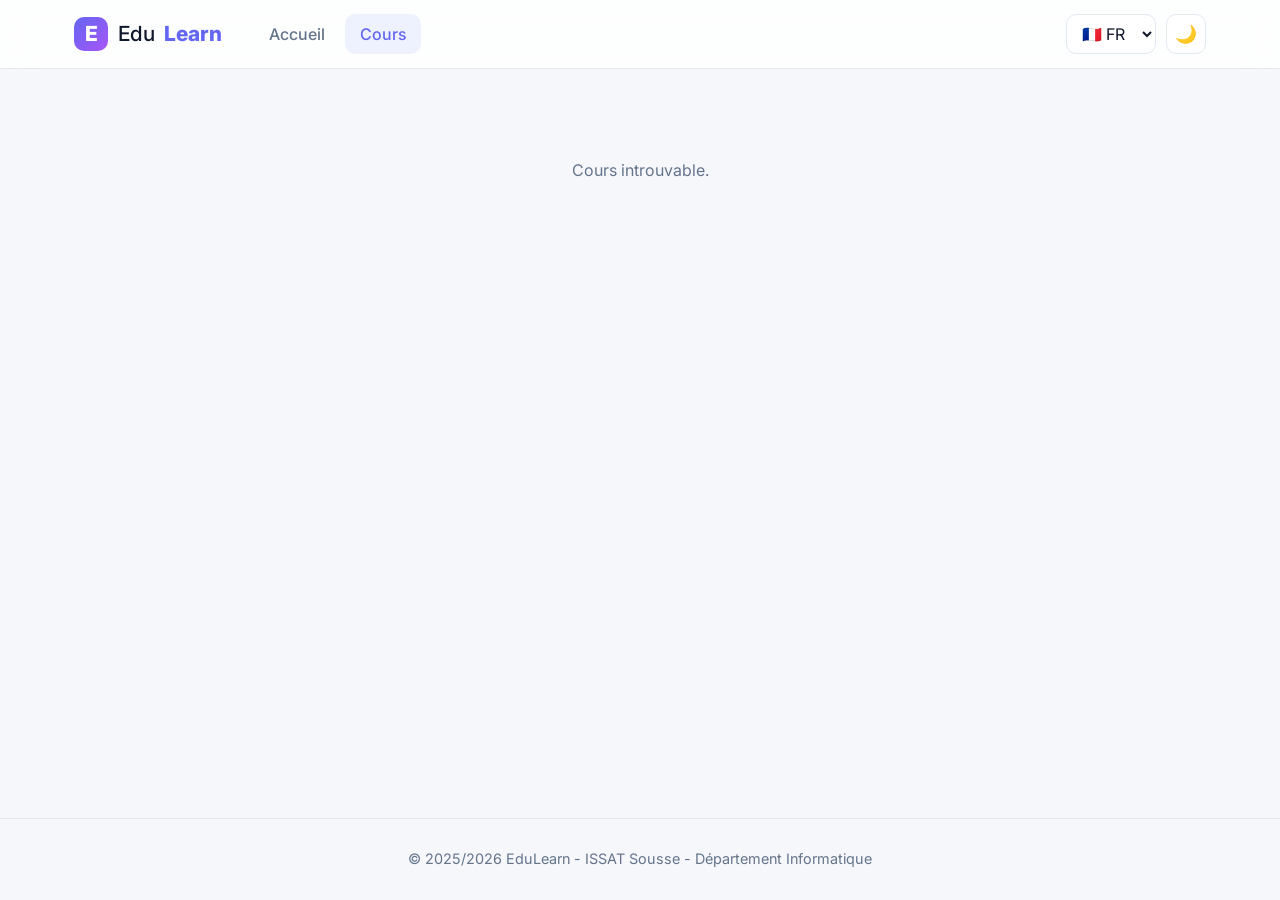
==== pages/course.html @ 9c294d39 "EduLearn : mini LMS (HTML, CSS, JS)" ====
<!DOCTYPE html>
<html lang="fr">
<head>
  <meta charset="UTF-8">
  <meta name="viewport" content="width=device-width, initial-scale=1.0">
  <meta name="description" content="Lecteur de cours - EduLearn">
  <title>Cours - EduLearn</title>
  <link rel="preconnect" href="https://fonts.googleapis.com">
  <link rel="preconnect" href="https://fonts.gstatic.com" crossorigin>
  <link href="https://fonts.googleapis.com/css2?family=Cairo:wght@400;600;700&family=Inter:wght@400;500;600;700;800&display=swap" rel="stylesheet">
  <link rel="stylesheet" href="../style.css">
  <script src="../js/i18n.js" defer></script>
  <script src="../js/data.js" defer></script>
  <script src="../js/app.js" defer></script>
</head>
<body data-page="course" data-root="../">

  <header class="site-header" id="site-header"></header>

  <main class="container page" id="course-root"></main>

  <footer class="site-footer" id="site-footer"></footer>
</body>
</html>
---- style.css ----
/* ===== Thèmes ===== */
:root {
  --bg: #f6f7fb;
  --surface: #ffffff;
  --text: #0f172a;
  --muted: #64748b;
  --border: #e2e8f0;
  --primary: #6366f1;
  --primary-dark: #4f46e5;
  --accent: #06b6d4;
  --ok: #16a34a;
  --header-bg: rgba(255, 255, 255, 0.8);
  --code-bg: #0f172a;
  --soft: #eef2ff;
  --radius: 16px;
  --shadow: 0 6px 24px rgba(15, 23, 42, 0.07);
  --shadow-lg: 0 16px 40px rgba(15, 23, 42, 0.14);
  --font: "Inter", "Segoe UI", system-ui, sans-serif;
  --header-h: 68px;
}

[data-theme="dark"] {
  --bg: #0b1020;
  --surface: #131a2e;
  --text: #e5e7eb;
  --muted: #94a3b8;
  --border: #243049;
  --primary: #818cf8;
  --primary-dark: #6366f1;
  --header-bg: rgba(11, 16, 32, 0.8);
  --code-bg: #060913;
  --soft: #1b2442;
  --shadow: 0 6px 24px rgba(0, 0, 0, 0.35);
  --shadow-lg: 0 16px 40px rgba(0, 0, 0, 0.5);
}

/* ===== Reset ===== */
* { box-sizing: border-box; margin: 0; padding: 0; }
html {
  scroll-behavior: smooth;
  -webkit-text-size-adjust: 100%;
  text-size-adjust: 100%;
}
body {
  font-family: var(--font);
  background: var(--bg);
  color: var(--text);
  line-height: 1.65;
  min-height: 100vh;
  display: flex;
  flex-direction: column;
  overflow-x: clip;               /* empêche tout scroll horizontal de la page */
  transition: background 0.3s, color 0.3s;
}
html[lang="ar"] body { font-family: "Cairo", var(--font); }
main { flex: 1; min-width: 0; }
a { color: inherit; text-decoration: none; }
img, video, iframe, svg { max-width: 100%; }
[id] { scroll-margin-top: calc(var(--header-h) + 16px); }

.container { width: 100%; max-width: 1180px; margin-inline: auto; padding-inline: 1.5rem; }
.muted { color: var(--muted); }
.small { font-size: 0.85rem; }
.section { margin-top: 4rem; }
.page { padding-block: 2.5rem; }

/* ===== Header ===== */
.site-header {
  position: sticky; top: 0; z-index: 100;
  background: var(--header-bg);
  backdrop-filter: blur(14px);
  -webkit-backdrop-filter: blur(14px);
  border-bottom: 1px solid var(--border);
}
.nav-wrap { display: flex; align-items: center; gap: 2rem; height: var(--header-h); min-width: 0; }
.logo { display: flex; align-items: center; gap: 0.6rem; font-size: 1.3rem; font-weight: 500; white-space: nowrap; }
.logo b { color: var(--primary); font-weight: 800; }
.logo-mark {
  display: grid; place-items: center; flex-shrink: 0; width: 34px; height: 34px;
  background: linear-gradient(135deg, var(--primary), #a855f7);
  color: #fff; font-weight: 800; border-radius: 10px;
}
.main-nav { display: flex; gap: 0.4rem; margin-inline-end: auto; }
.main-nav a {
  padding: 0.45rem 0.9rem; border-radius: 10px; font-weight: 500; color: var(--muted);
  transition: background 0.2s, color 0.2s;
}
.main-nav a:hover { background: var(--soft); color: var(--text); }
.main-nav a.active { background: var(--soft); color: var(--primary); }

.tools { display: flex; align-items: center; gap: 0.6rem; flex-shrink: 0; }
.tools select, .toolbar select, .toolbar input {
  font: inherit; color: var(--text); background: var(--surface);
  border: 1px solid var(--border); border-radius: 10px; padding: 0.5rem 0.7rem;
}
.icon-btn {
  width: 40px; height: 40px; border-radius: 10px; font-size: 1.1rem; cursor: pointer;
  background: var(--surface); border: 1px solid var(--border); transition: transform 0.2s;
}

.burger {
  display: none; flex-direction: column; justify-content: center; gap: 5px;
  width: 40px; height: 40px; padding: 8px; background: none; border: none; cursor: pointer;
}
.burger span { display: block; width: 24px; height: 3px; background: var(--text); border-radius: 2px; transition: 0.3s; }
.burger.open span:nth-child(1) { transform: translateY(8px) rotate(45deg); }
.burger.open span:nth-child(2) { opacity: 0; }
.burger.open span:nth-child(3) { transform: translateY(-8px) rotate(-45deg); }

/* ===== Boutons ===== */
.btn {
  display: inline-flex; align-items: center; justify-content: center; gap: 0.4rem;
  padding: 0.65rem 1.3rem; font: inherit; font-weight: 600; cursor: pointer; text-align: center;
  background: linear-gradient(135deg, var(--primary), #8b5cf6);
  color: #fff; border: 2px solid transparent; border-radius: 12px;
  transition: transform 0.2s, box-shadow 0.2s, opacity 0.2s, background 0.2s;
}
.btn:disabled { opacity: 0.4; cursor: not-allowed; transform: none; box-shadow: none; }
.btn-sm { padding: 0.4rem 1rem; font-size: 0.9rem; border-radius: 10px; }
.btn-lg { padding: 0.85rem 1.8rem; font-size: 1.05rem; }
.btn-ghost { background: rgba(255, 255, 255, 0.15); border-color: rgba(255, 255, 255, 0.5); }
.btn-outline { background: transparent; color: var(--primary); border-color: var(--primary); }
.btn-success { background: var(--ok); }
.btn-success.is-done { background: transparent; color: var(--ok); border-color: var(--ok); }
.btn-light { background: #fff; color: #111827; }

/* Survols : seulement sur appareils avec souris (pas de "hover collant" sur mobile) */
@media (hover: hover) {
  .icon-btn:hover { transform: rotate(15deg) scale(1.08); }
  .btn:hover:not(:disabled) { transform: translateY(-2px); box-shadow: 0 8px 20px rgba(99, 102, 241, 0.35); }
  .btn-outline:hover:not(:disabled) { background: var(--primary); color: #fff; }
  .cat-card:hover { transform: translateY(-5px); box-shadow: var(--shadow-lg); border-color: var(--primary); }
  .card:hover { transform: translateY(-6px); box-shadow: var(--shadow-lg); }
  .card:hover .card-icon { transform: scale(1.18) rotate(-6deg); }
  .chip:hover { border-color: var(--primary); }
  .lesson-list button:hover { background: var(--soft); }
  .main-nav a:hover { background: var(--soft); color: var(--text); }
}

/* ===== Hero ===== */
.hero {
  position: relative; overflow: hidden; color: #fff;
  background: linear-gradient(135deg, #4338ca 0%, #7c3aed 55%, #db2777 120%);
  padding-block: 5rem;
}
.hero-grid { display: grid; grid-template-columns: minmax(0, 1.2fr) minmax(0, 1fr); gap: 3rem; align-items: center; }
.pill {
  display: inline-block; padding: 0.35rem 0.9rem; border-radius: 99px; font-size: 0.85rem; font-weight: 600;
  background: rgba(255, 255, 255, 0.18); border: 1px solid rgba(255, 255, 255, 0.3); margin-bottom: 1.2rem;
}
.hero h1 { font-size: clamp(1.8rem, 4.5vw, 3.4rem); line-height: 1.15; font-weight: 800; margin-bottom: 1.1rem; overflow-wrap: break-word; }
.hero p { font-size: clamp(1rem, 2.2vw, 1.15rem); opacity: 0.92; max-width: 540px; margin-bottom: 2rem; }
.hero .btn:not(.btn-ghost) { background: #fff; color: #4338ca; }
.hero-actions { display: flex; flex-wrap: wrap; gap: 0.8rem; }

.hero-visual { position: relative; height: 340px; }
.blob {
  position: absolute; inset: 10%; border-radius: 42% 58% 60% 40% / 50% 40% 60% 50%;
  background: rgba(255, 255, 255, 0.16); animation: morph 9s ease-in-out infinite;
}
@keyframes morph {
  50% { border-radius: 60% 40% 40% 60% / 40% 60% 50% 50%; transform: rotate(8deg); }
}
.float-card {
  position: absolute; padding: 0.8rem 1.2rem; border-radius: 14px; font-size: 1.05rem;
  background: rgba(255, 255, 255, 0.95); color: #111827; box-shadow: var(--shadow-lg);
  animation: float 5s ease-in-out infinite; white-space: nowrap;
}
.fc1 { top: 8%; inset-inline-start: 8%; }
.fc2 { top: 32%; inset-inline-end: 4%; animation-delay: 1s; }
.fc3 { bottom: 22%; inset-inline-start: 2%; animation-delay: 2s; }
.fc4 { bottom: 4%; inset-inline-end: 14%; animation-delay: 3s; }
@keyframes float { 50% { transform: translateY(-14px); } }

/* ===== Stats ===== */
.stats {
  display: grid; grid-template-columns: repeat(4, minmax(0, 1fr)); gap: 1rem;
  margin-top: -2.4rem; position: relative; z-index: 2;
}
.stat {
  background: var(--surface); border: 1px solid var(--border); border-radius: var(--radius);
  padding: 1.2rem; text-align: center; box-shadow: var(--shadow);
}
.stat strong { display: block; font-size: 1.9rem; font-weight: 800; color: var(--primary); line-height: 1.2; }
.stat span { font-size: 0.9rem; color: var(--muted); }

/* ===== Reprendre ===== */
.resume {
  display: flex; align-items: center; justify-content: space-between; gap: 1.5rem; flex-wrap: wrap;
  margin-top: 2rem; padding: 1.5rem 1.8rem; border-radius: var(--radius); color: #fff;
  background: linear-gradient(135deg, var(--c1), var(--c2)); box-shadow: var(--shadow);
}
.resume > div { flex: 1; min-width: min(220px, 100%); }
.resume small { opacity: 0.85; }
.resume h3 { margin: 0.2rem 0 0.8rem; overflow-wrap: anywhere; }

/* ===== Sections ===== */
.section-head { display: flex; justify-content: space-between; align-items: baseline; flex-wrap: wrap; gap: 0.4rem 1rem; margin-bottom: 1.4rem; }
.section-head h2 { font-size: 1.7rem; font-weight: 800; }
.link { color: var(--primary); font-weight: 600; }
.link:hover { text-decoration: underline; }

.cat-grid { display: grid; grid-template-columns: repeat(auto-fit, minmax(min(190px, 100%), 1fr)); gap: 1rem; }
.cat-card {
  display: flex; flex-direction: column; align-items: center; text-align: center; gap: 0.2rem;
  padding: 1.5rem 1rem; background: var(--surface); border: 1px solid var(--border);
  border-radius: var(--radius); transition: transform 0.25s, box-shadow 0.25s, border-color 0.25s;
}
.cat-icon { font-size: 2.2rem; margin-bottom: 0.4rem; }
.cat-card small { color: var(--muted); }

.features { display: grid; grid-template-columns: repeat(auto-fit, minmax(min(250px, 100%), 1fr)); gap: 1.2rem; }
.feature { padding: 1.8rem; background: var(--surface); border: 1px solid var(--border); border-radius: var(--radius); }
.feature span { font-size: 2rem; }
.feature h3 { margin: 0.6rem 0 0.3rem; }
.feature p { color: var(--muted); }

/* ===== Cartes de cours ===== */
.grid { display: grid; grid-template-columns: repeat(auto-fill, minmax(min(280px, 100%), 1fr)); gap: 1.5rem; }
.card {
  display: flex; flex-direction: column; overflow: hidden; min-width: 0;
  background: var(--surface); border: 1px solid var(--border); border-radius: var(--radius);
  transition: transform 0.25s, box-shadow 0.25s;
}
.card-cover {
  position: relative; height: 130px; display: grid; place-items: center;
  background: linear-gradient(135deg, var(--c1), var(--c2));
}
.card-icon { font-size: 3.4rem; transition: transform 0.3s; }
.badge {
  position: absolute; top: 0.8rem; inset-inline-end: 0.8rem; font-size: 0.75rem; font-weight: 600;
  padding: 0.2rem 0.7rem; border-radius: 99px; background: rgba(0, 0, 0, 0.35); color: #fff;
}
.card-body { padding: 1.2rem; display: flex; flex-direction: column; flex: 1; gap: 0.5rem; }
.cat { font-size: 0.8rem; font-weight: 600; color: var(--primary); }
.card-body h3 { font-size: 1.15rem; line-height: 1.3; }
.card-body p { color: var(--muted); font-size: 0.92rem; flex: 1; }
.meta { display: flex; flex-wrap: wrap; gap: 0.3rem 1rem; font-size: 0.82rem; color: var(--muted); }
.card-foot { display: flex; justify-content: space-between; align-items: center; margin-top: 0.3rem; }
.pct { font-weight: 700; font-size: 0.9rem; }

/* ===== Progression ===== */
.progress { height: 8px; background: var(--border); border-radius: 99px; overflow: hidden; }
.progress.light { background: rgba(255, 255, 255, 0.3); }
.progress-fill {
  height: 100%; border-radius: 99px;
  background: linear-gradient(90deg, #22c55e, #06b6d4); transition: width 0.6s ease;
}

/* ===== Catalogue ===== */
.page-head { margin-bottom: 1.5rem; }
.page-head h1 { font-size: clamp(1.6rem, 4vw, 2.2rem); font-weight: 800; }
.toolbar { display: flex; gap: 0.8rem; flex-wrap: wrap; margin-bottom: 1rem; }
.toolbar input { flex: 1; min-width: min(220px, 100%); }
.chips { display: flex; flex-wrap: wrap; gap: 0.5rem; margin-bottom: 1.8rem; }
.chip {
  font: inherit; font-size: 0.9rem; font-weight: 500; cursor: pointer; color: var(--text);
  padding: 0.45rem 1rem; border-radius: 99px; background: var(--surface); border: 1px solid var(--border);
  transition: 0.2s; white-space: nowrap;
}
.chip.active { background: var(--primary); border-color: var(--primary); color: #fff; }
.empty { text-align: center; color: var(--muted); padding: 3rem 0; }

/* ===== Lecteur de cours ===== */
.course-layout { display: grid; grid-template-columns: 320px minmax(0, 1fr); gap: 1.8rem; align-items: start; }
.sidebar {
  position: sticky; top: calc(var(--header-h) + 22px); padding: 1.4rem; min-width: 0;
  max-height: calc(100vh - var(--header-h) - 44px); overflow-y: auto;
  background: var(--surface); border: 1px solid var(--border); border-radius: var(--radius);
}
.back { display: inline-block; font-size: 0.88rem; color: var(--muted); margin-bottom: 1rem; }
.back:hover { color: var(--primary); }
.side-head { display: flex; align-items: center; gap: 0.8rem; margin-bottom: 1rem; }
.side-head span {
  display: grid; place-items: center; flex-shrink: 0; width: 46px; height: 46px; font-size: 1.5rem;
  border-radius: 12px; background: linear-gradient(135deg, var(--c1), var(--c2));
}
.side-head h2 { font-size: 1.05rem; line-height: 1.3; overflow-wrap: anywhere; }
.sidebar .small { margin: 0.4rem 0 1rem; }

.lesson-list { list-style: none; display: grid; gap: 0.4rem; }
.lesson-list button {
  width: 100%; min-height: 44px; display: flex; align-items: center; gap: 0.7rem; text-align: start;
  font: inherit; font-size: 0.93rem; color: var(--text); cursor: pointer;
  padding: 0.65rem 0.8rem; border-radius: 10px; background: transparent; border: 1px solid transparent;
  transition: 0.2s;
}
.lesson-list button.active { background: var(--soft); border-color: var(--primary); font-weight: 600; }
.num {
  display: grid; place-items: center; flex-shrink: 0; width: 26px; height: 26px;
  font-size: 0.78rem; font-weight: 700; border-radius: 50%; background: var(--border);
}
.lesson-list button.completed .num { background: var(--ok); color: #fff; }

.lesson {
  padding: 2rem 2.2rem; background: var(--surface);
  border: 1px solid var(--border); border-radius: var(--radius); min-width: 0;
}
.crumbs { font-size: 0.85rem; color: var(--muted); margin-bottom: 0.5rem; }
.lesson h1 { font-size: clamp(1.4rem, 3.5vw, 1.9rem); font-weight: 800; margin-bottom: 1.2rem; overflow-wrap: break-word; }

.video-box { aspect-ratio: 16 / 9; width: 100%; border-radius: 14px; overflow: hidden; margin-bottom: 0.6rem; background: #0f172a; }
.video-box iframe, .video-box video { width: 100%; height: 100%; border: 0; display: block; }
.video-credit { margin-bottom: 1.6rem; }
.video-credit a { color: var(--primary); font-weight: 600; }
.video-ph {
  height: 100%; display: flex; flex-direction: column; align-items: center; justify-content: center; gap: 0.4rem;
  color: #cbd5e1; background: linear-gradient(135deg, var(--c1), var(--c2)); opacity: 0.9;
}
.video-ph span { font-size: 3rem; }

.prose { overflow-wrap: break-word; }
.prose > * + * { margin-top: 1rem; }
.prose ul, .prose ol { padding-inline-start: 1.4rem; }
.prose li + li { margin-top: 0.3rem; }
.prose pre {
  max-width: 100%; background: var(--code-bg); color: #e2e8f0; padding: 1.1rem 1.2rem; border-radius: 12px;
  overflow-x: auto; font-size: 0.9rem; direction: ltr; text-align: left; -webkit-overflow-scrolling: touch;
}
.prose code { font-family: "JetBrains Mono", Consolas, "Courier New", monospace; }
.prose :not(pre) > code { background: var(--soft); color: var(--primary); padding: 2px 7px; border-radius: 6px; font-size: 0.9em; }
.callout {
  padding: 0.9rem 1.1rem; border-radius: 12px; background: var(--soft);
  border-inline-start: 4px solid var(--primary);
}

.lesson-actions {
  display: flex; flex-wrap: wrap; justify-content: space-between; gap: 0.8rem;
  margin-top: 2rem; padding-top: 1.5rem; border-top: 1px solid var(--border);
}

/* ===== Toast ===== */
.toast {
  position: fixed; bottom: 24px; inset-inline-start: 50%; transform: translate(-50%, 30px);
  width: max-content; max-width: calc(100vw - 2rem); text-align: center;
  background: #111827; color: #fff; padding: 0.9rem 1.5rem; border-radius: 12px;
  box-shadow: var(--shadow-lg); opacity: 0; pointer-events: none; transition: 0.4s; z-index: 200;
}
[dir="rtl"] .toast { transform: translate(50%, 30px); }
.toast.show { opacity: 1; transform: translate(-50%, 0); }
[dir="rtl"] .toast.show { transform: translate(50%, 0); }

/* ===== Footer ===== */
.site-footer {
  margin-top: 4rem; padding: 1.8rem 0; text-align: center;
  color: var(--muted); font-size: 0.9rem; border-top: 1px solid var(--border);
}

/* =====================================================
   RESPONSIVE
   ===================================================== */

/* ----- Grands écrans ----- */
@media (min-width: 1400px) {
  .container { max-width: 1280px; }
  .course-layout { grid-template-columns: 340px minmax(0, 1fr); }
}

/* ----- Petits laptops ----- */
@media (max-width: 1200px) {
  .course-layout { grid-template-columns: 280px minmax(0, 1fr); gap: 1.4rem; }
  .lesson { padding: 1.8rem; }
}

/* ----- Tablette ----- */
@media (max-width: 992px) {
  .hero { padding-block: 4rem; }
  .hero-grid { grid-template-columns: minmax(0, 1fr); text-align: center; gap: 2rem; }
  .hero p { margin-inline: auto; }
  .hero-actions { justify-content: center; }
  .hero-visual { display: none; }

  .stats { grid-template-columns: repeat(2, minmax(0, 1fr)); }

  /* La page de cours passe sur une colonne */
  .course-layout { grid-template-columns: minmax(0, 1fr); }
  .sidebar { position: static; max-height: none; overflow: visible; }
  .lesson-list { grid-template-columns: repeat(auto-fit, minmax(min(240px, 100%), 1fr)); }
}

/* ----- Mobile ----- */
@media (max-width: 768px) {
  :root { --header-h: 62px; }

  .section { margin-top: 3rem; }
  .page { padding-block: 1.6rem; }
  .section-head h2 { font-size: 1.4rem; }

  /* Header + menu burger */
  .nav-wrap { gap: 0.8rem; }
  .burger { display: flex; }
  .tools { margin-inline-start: auto; gap: 0.4rem; }
  .main-nav {
    position: absolute; top: 100%; inset-inline: 0;
    flex-direction: column; gap: 0; margin: 0;
    background: var(--surface);
    max-height: 0; overflow: hidden; opacity: 0; visibility: hidden;
    transition: max-height 0.35s ease, opacity 0.25s, visibility 0.35s;
  }
  .main-nav.open {
    max-height: 260px; opacity: 1; visibility: visible;
    border-bottom: 1px solid var(--border); box-shadow: var(--shadow);
  }
  .main-nav a { border-radius: 0; padding: 1rem 1.5rem; min-height: 48px; }

  /* Hero */
  .hero { padding-block: 2.8rem; }
  .hero-actions .btn { flex: 1 1 100%; }
  .stats { margin-top: -1.6rem; }

  /* Reprendre */
  .resume { padding: 1.2rem; }
  .resume .btn { width: 100%; }

  /* Catalogue : puces sur une ligne défilante */
  .chips {
    flex-wrap: nowrap; overflow-x: auto; -webkit-overflow-scrolling: touch;
    margin-inline: -1.5rem; padding: 0.2rem 1.5rem 0.6rem; scrollbar-width: none;
  }
  .chips::-webkit-scrollbar { display: none; }
  .chip { flex-shrink: 0; }

  /* Lecteur de cours */
  .lesson { padding: 1.2rem; }
  .lesson-list { grid-template-columns: minmax(0, 1fr); }
  .video-box { border-radius: 10px; }
  .prose pre { padding: 0.9rem; font-size: 0.82rem; }

  .lesson-actions { display: grid; grid-template-columns: 1fr 1fr; gap: 0.7rem; }
  .lesson-actions #done { grid-column: 1 / -1; order: -1; }
  .lesson-actions .btn { width: 100%; padding-inline: 0.6rem; min-height: 46px; }

  .site-footer { margin-top: 3rem; }
}

/* ----- Petits téléphones ----- */
@media (max-width: 480px) {
  .container { padding-inline: 1rem; }
  .chips { margin-inline: -1rem; padding-inline: 1rem; }

  .logo { font-size: 1.1rem; gap: 0.45rem; }
  .logo-mark { width: 30px; height: 30px; border-radius: 8px; }
  .tools select { padding: 0.4rem 0.35rem; font-size: 0.85rem; }
  .icon-btn { width: 38px; height: 38px; }

  .stats { gap: 0.6rem; }
  .stat { padding: 0.9rem 0.5rem; }
  .stat strong { font-size: 1.5rem; }
  .stat span { font-size: 0.8rem; }

  .toolbar > * { flex: 1 1 100%; }
  .grid { gap: 1.1rem; }
  .feature { padding: 1.3rem; }
  .hero-actions .btn-lg { padding: 0.75rem 1.2rem; font-size: 1rem; }
}

/* ----- Très petits écrans (≤ 360px) ----- */
@media (max-width: 360px) {
  .nav-wrap { gap: 0.5rem; }
  .logo { font-size: 1rem; }
  .tools select { max-width: 66px; }
  .lesson-actions { grid-template-columns: minmax(0, 1fr); }
  .lesson-actions #done { order: 0; }
}

/* Accessibilité : réduire les animations */
@media (prefers-reduced-motion: reduce) {
  *, *::before, *::after { animation: none !important; transition: none !important; scroll-behavior: auto !important; }
}
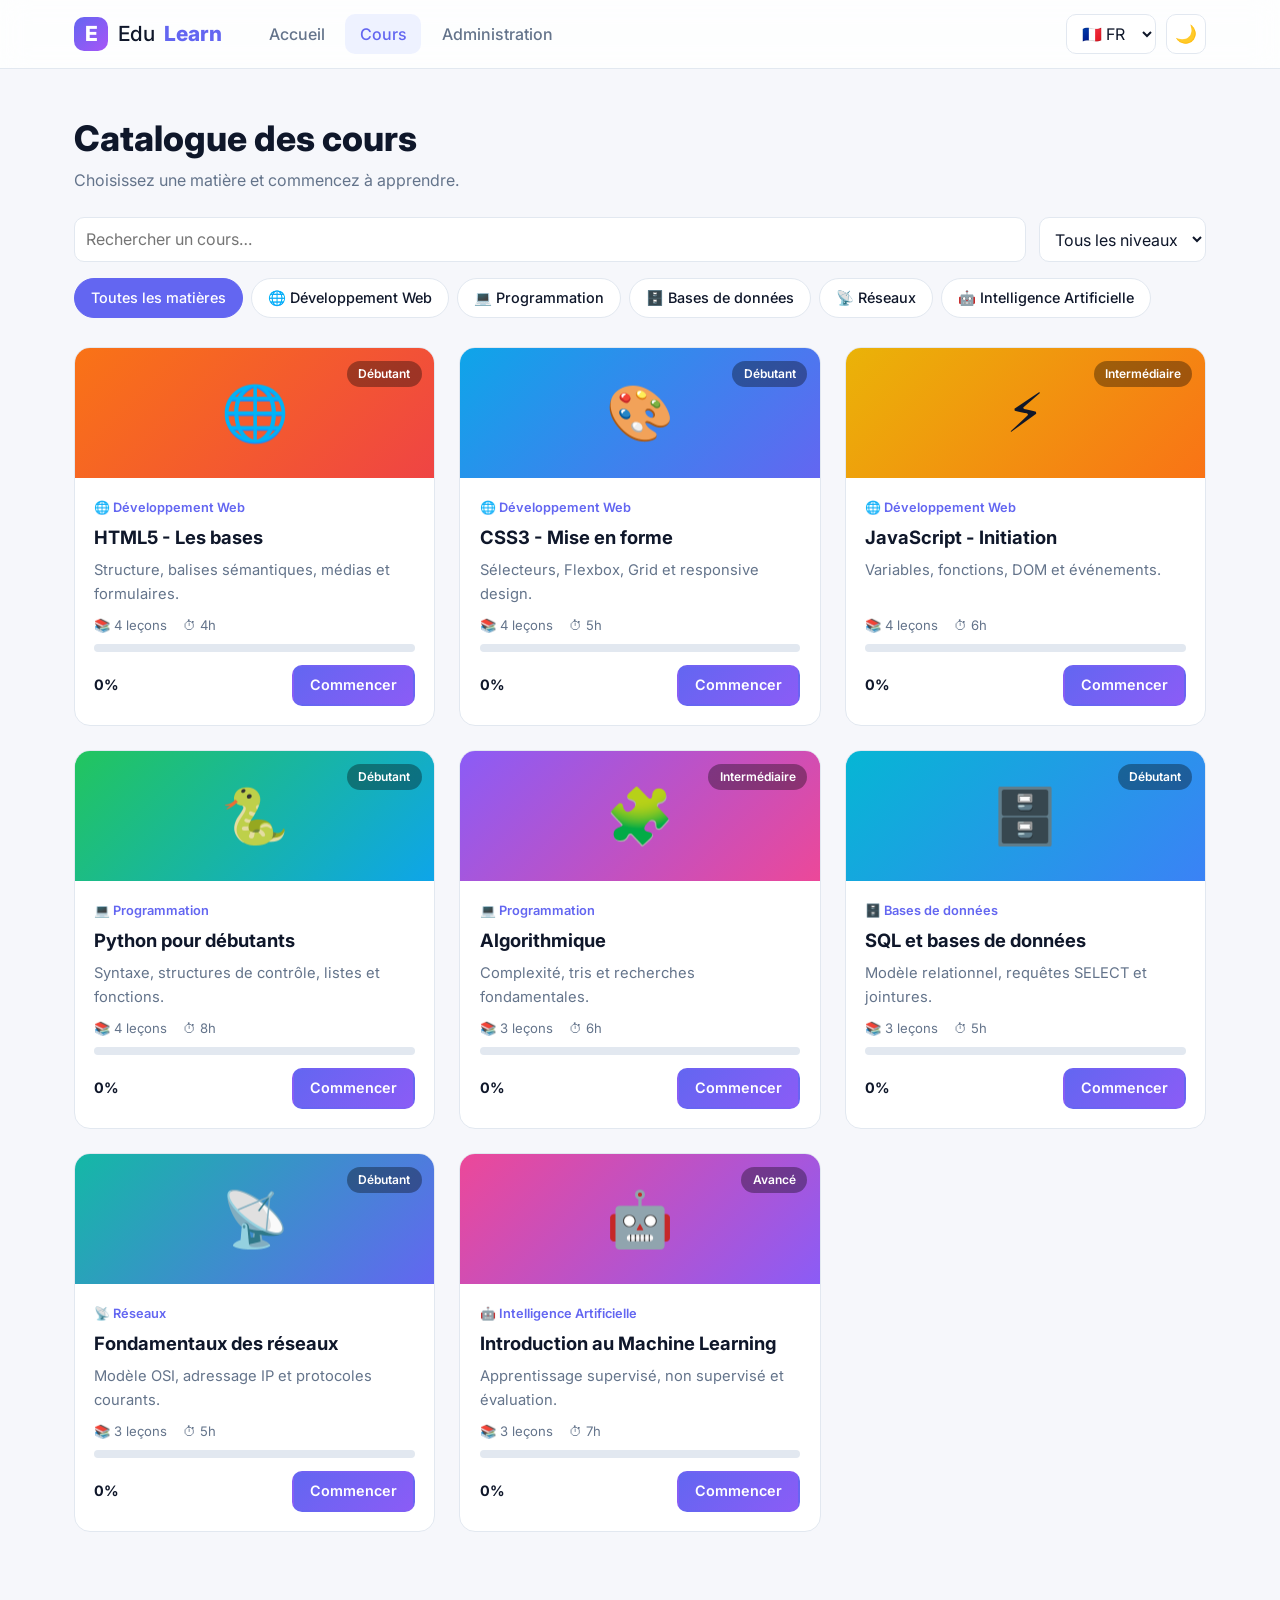
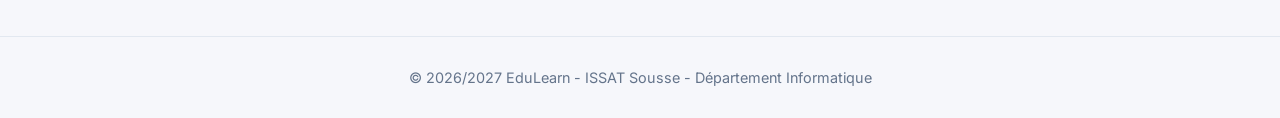
==== commit 6f8078da: "feat: SPA (routeur), quiz, admin, suivi video + optimisations perf/W3C" ====
--- a/pages/course.html
+++ b/pages/course.html
@@ -1,24 +1,7 @@
 <!DOCTYPE html>
-<html lang="fr">
-<head>
-  <meta charset="UTF-8">
-  <meta name="viewport" content="width=device-width, initial-scale=1.0">
-  <meta name="description" content="Lecteur de cours - EduLearn">
-  <title>Cours - EduLearn</title>
-  <link rel="preconnect" href="https://fonts.googleapis.com">
-  <link rel="preconnect" href="https://fonts.gstatic.com" crossorigin>
-  <link href="https://fonts.googleapis.com/css2?family=Cairo:wght@400;600;700&family=Inter:wght@400;500;600;700;800&display=swap" rel="stylesheet">
-  <link rel="stylesheet" href="../style.css">
-  <script src="../js/i18n.js" defer></script>
-  <script src="../js/data.js" defer></script>
-  <script src="../js/app.js" defer></script>
-</head>
-<body data-page="course" data-root="../">
-
-  <header class="site-header" id="site-header"></header>
-
-  <main class="container page" id="course-root"></main>
-
-  <footer class="site-footer" id="site-footer"></footer>
-</body>
-</html>+<html lang="fr"><head><meta charset="UTF-8">
+<script>
+  const id = new URLSearchParams(location.search).get("id");
+  location.replace("../index.html#/" + (id ? "course/" + encodeURIComponent(id) : "courses"));
+</script>
+<title>EduLearn</title></head><body></body></html>
